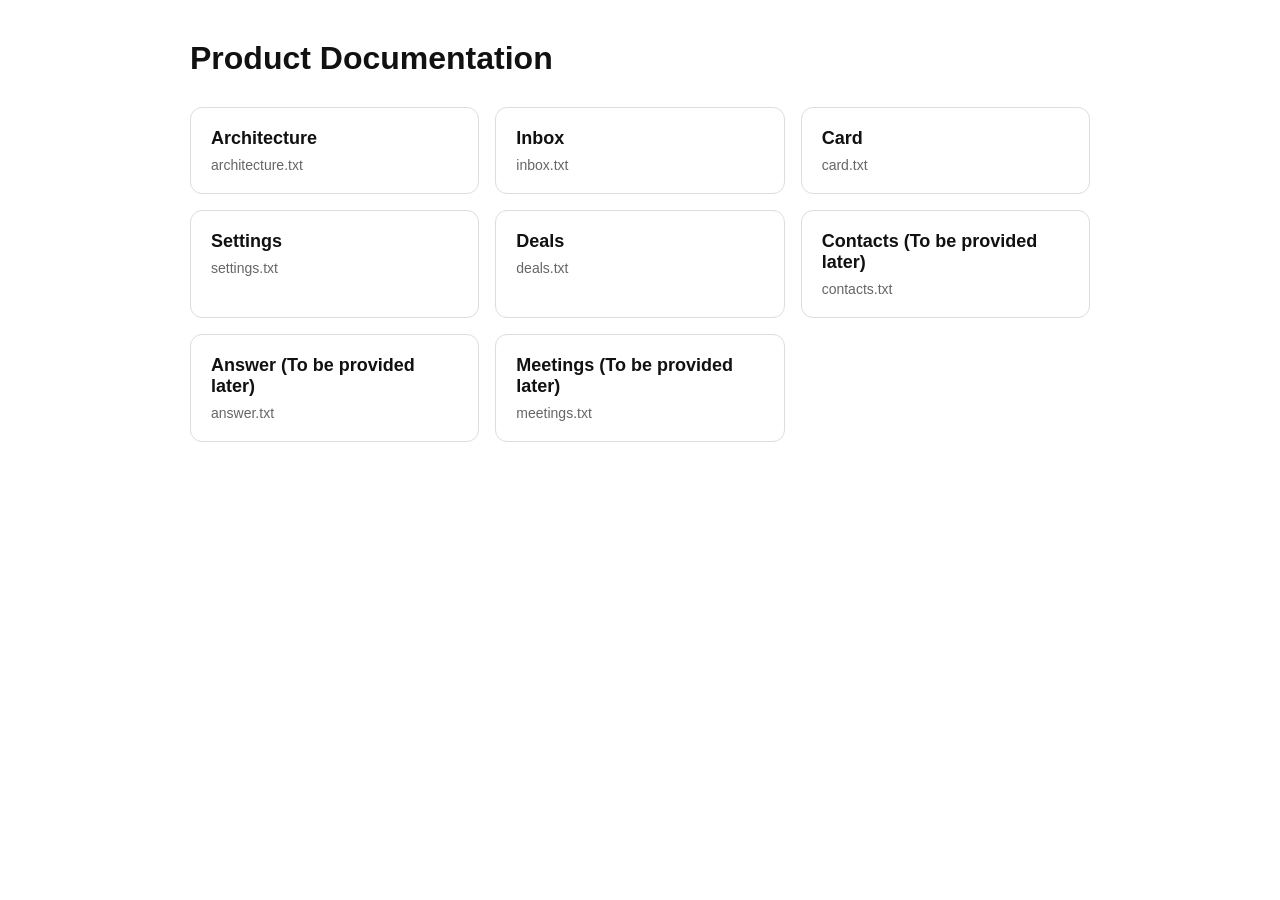
==== dev-md/index.html @ f99b3e02 "Add files via upload" ====
<!DOCTYPE html>
<html lang="en">
<head>
<meta charset="UTF-8">
<meta name="viewport" content="width=device-width, initial-scale=1.0">
<title>Product Documentation</title>

<style>
body {
    font-family: -apple-system, BlinkMacSystemFont, "Segoe UI", sans-serif;
    max-width: 900px;
    margin: 40px auto;
    padding: 0 20px;
    color: #111;
}

h1 {
    margin-bottom: 30px;
}

.docs {
    display: grid;
    grid-template-columns: repeat(auto-fit, minmax(220px, 1fr));
    gap: 16px;
}

.card {
    border: 1px solid #ddd;
    border-radius: 12px;
    padding: 20px;
    text-decoration: none;
    color: inherit;
    transition: 0.2s;
}

.card:hover {
    border-color: #000;
    transform: translateY(-2px);
}

.title {
    font-size: 18px;
    font-weight: 600;
}

.file {
    margin-top: 8px;
    color: #666;
    font-size: 14px;
}
</style>

</head>

<body>

<h1>Product Documentation</h1>

<div class="docs">

<a class="card" href="architecture.txt">
    <div class="title">Architecture</div>
    <div class="file">architecture.txt</div>
</a>

<a class="card" href="inbox.txt">
    <div class="title">Inbox</div>
    <div class="file">inbox.txt</div>
</a>

<a class="card" href="card.txt">
    <div class="title">Card</div>
    <div class="file">card.txt</div>
</a>

<a class="card" href="settings.txt">
    <div class="title">Settings</div>
    <div class="file">settings.txt</div>
</a>

<a class="card" href="deals.txt">
    <div class="title">Deals</div>
    <div class="file">deals.txt</div>
</a>

<a class="card" href="contacts.txt">
    <div class="title">Contacts (To be provided later)</div>
    <div class="file">contacts.txt</div>
</a>

<a class="card" href="answer.txt">
    <div class="title">Answer (To be provided later)</div>
    <div class="file">answer.txt</div>
</a>

<a class="card" href="meetings.txt">
    <div class="title">Meetings (To be provided later)</div>
    <div class="file">meetings.txt</div>
</a>

</div>

</body>
</html>
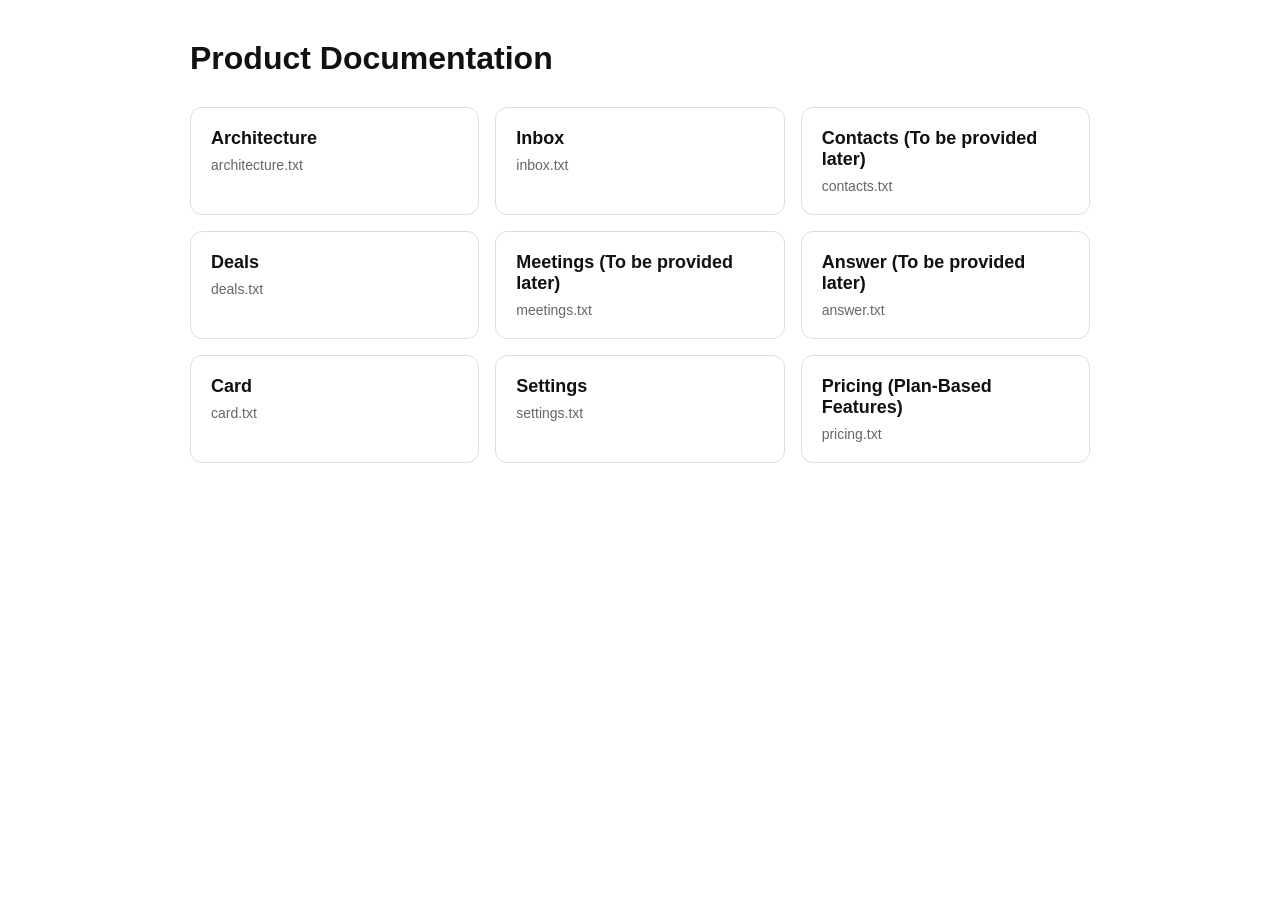
==== commit e375df6f: "Add files via upload" ====
--- a/dev-md/index.html
+++ b/dev-md/index.html
@@ -68,6 +68,26 @@
     <div class="file">inbox.txt</div>
 </a>
 
+<a class="card" href="contacts.txt">
+    <div class="title">Contacts (To be provided later)</div>
+    <div class="file">contacts.txt</div>
+</a>
+
+<a class="card" href="deals.txt">
+    <div class="title">Deals</div>
+    <div class="file">deals.txt</div>
+</a>
+
+<a class="card" href="meetings.txt">
+    <div class="title">Meetings (To be provided later)</div>
+    <div class="file">meetings.txt</div>
+</a>
+
+<a class="card" href="answer.txt">
+    <div class="title">Answer (To be provided later)</div>
+    <div class="file">answer.txt</div>
+</a>
+
 <a class="card" href="card.txt">
     <div class="title">Card</div>
     <div class="file">card.txt</div>
@@ -78,24 +98,9 @@
     <div class="file">settings.txt</div>
 </a>
 
-<a class="card" href="deals.txt">
-    <div class="title">Deals</div>
-    <div class="file">deals.txt</div>
-</a>
-
-<a class="card" href="contacts.txt">
-    <div class="title">Contacts (To be provided later)</div>
-    <div class="file">contacts.txt</div>
-</a>
-
-<a class="card" href="answer.txt">
-    <div class="title">Answer (To be provided later)</div>
-    <div class="file">answer.txt</div>
-</a>
-
-<a class="card" href="meetings.txt">
-    <div class="title">Meetings (To be provided later)</div>
-    <div class="file">meetings.txt</div>
+<a class="card" href="https://livechat.contact/#pricing">
+    <div class="title">Pricing (Plan-Based Features)</div>
+    <div class="file">pricing.txt</div>
 </a>
 
 </div>
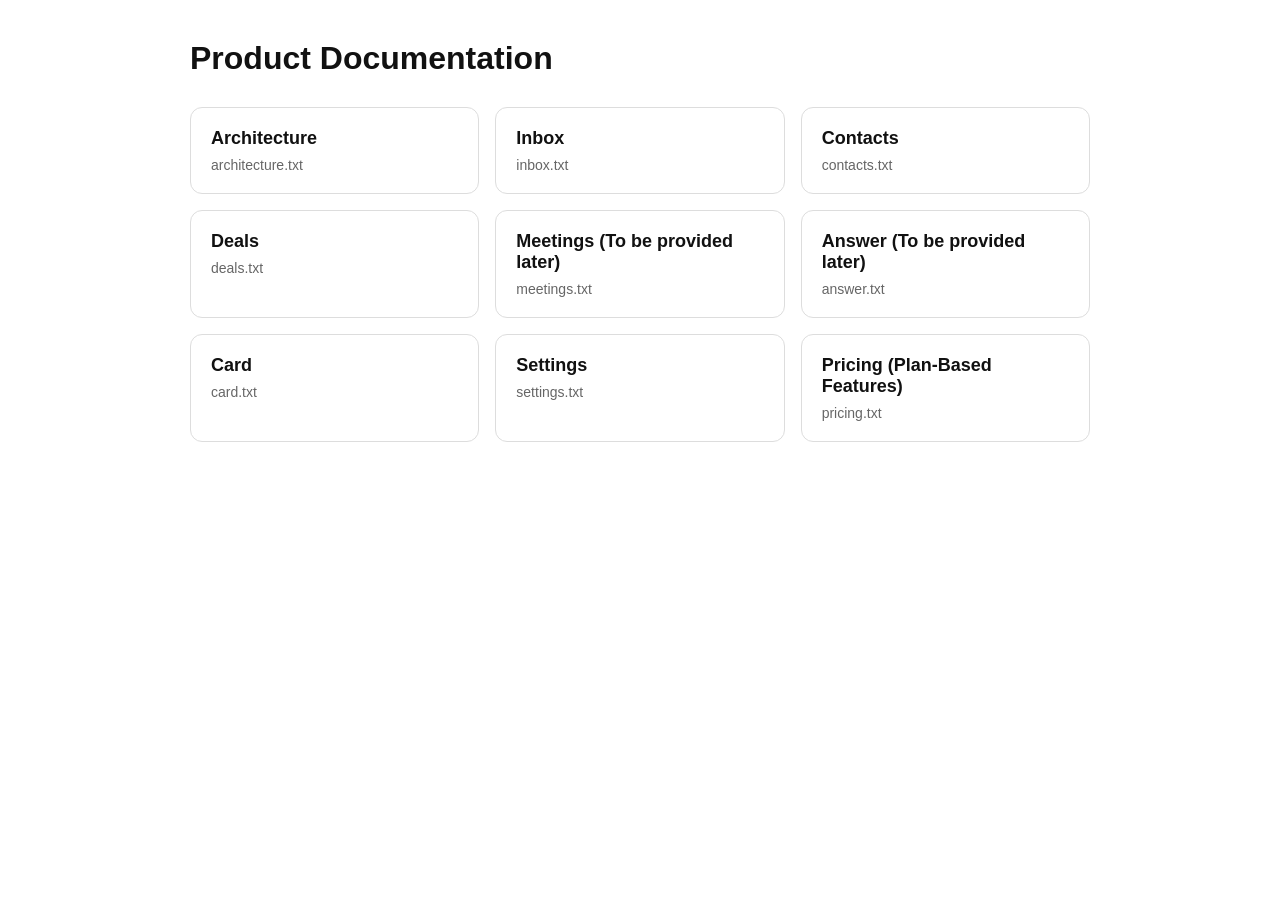
==== commit 7cff32af: "Add files via upload" ====
--- a/dev-md/index.html
+++ b/dev-md/index.html
@@ -69,7 +69,7 @@
 </a>
 
 <a class="card" href="contacts.txt">
-    <div class="title">Contacts (To be provided later)</div>
+    <div class="title">Contacts</div>
     <div class="file">contacts.txt</div>
 </a>
 
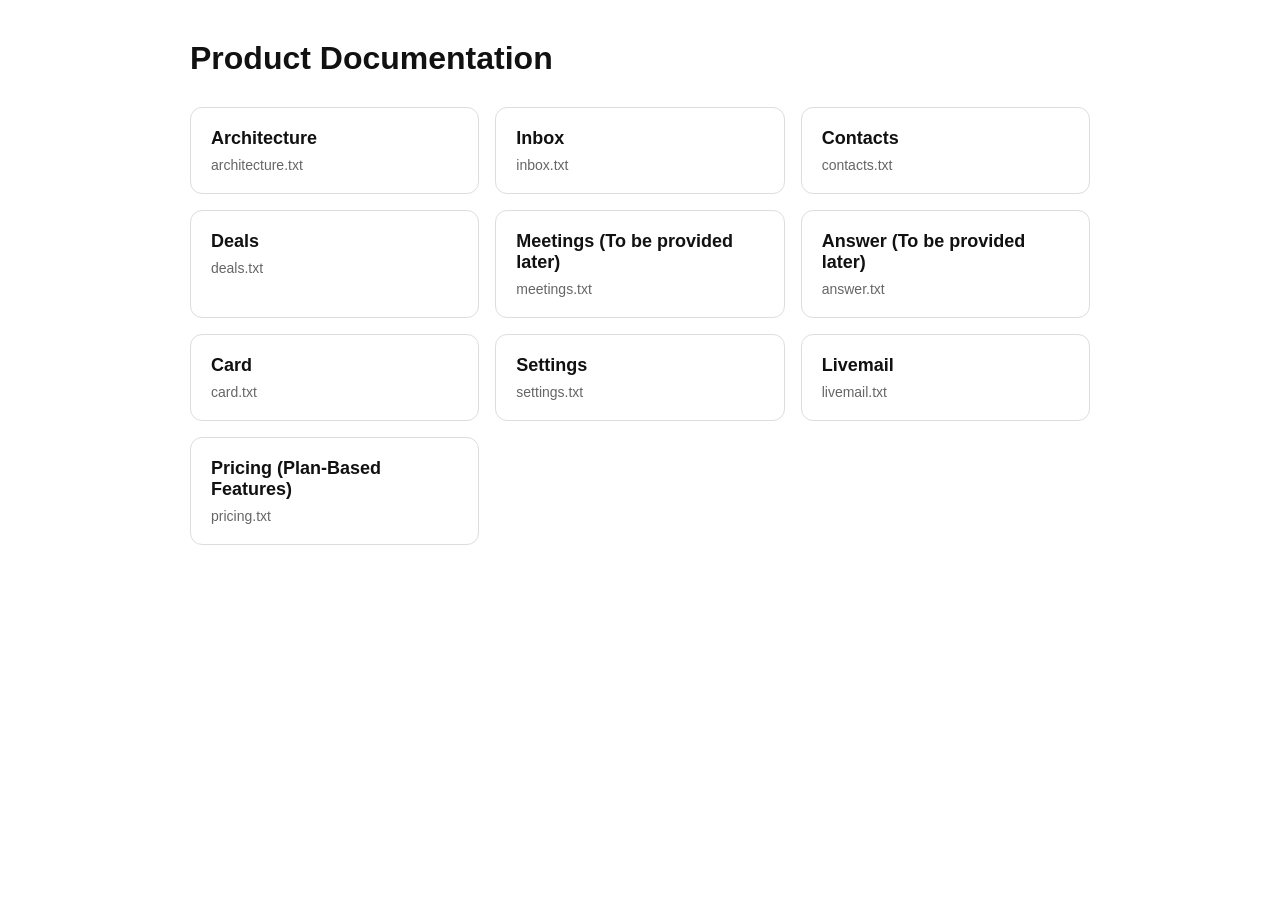
==== commit 6731dee8: "Add files via upload" ====
--- a/dev-md/index.html
+++ b/dev-md/index.html
@@ -98,6 +98,11 @@
     <div class="file">settings.txt</div>
 </a>
 
+<a class="card" href="livemail.txt">
+    <div class="title">Livemail</div>
+    <div class="file">livemail.txt</div>
+</a>
+
 <a class="card" href="https://livechat.contact/#pricing">
     <div class="title">Pricing (Plan-Based Features)</div>
     <div class="file">pricing.txt</div>
